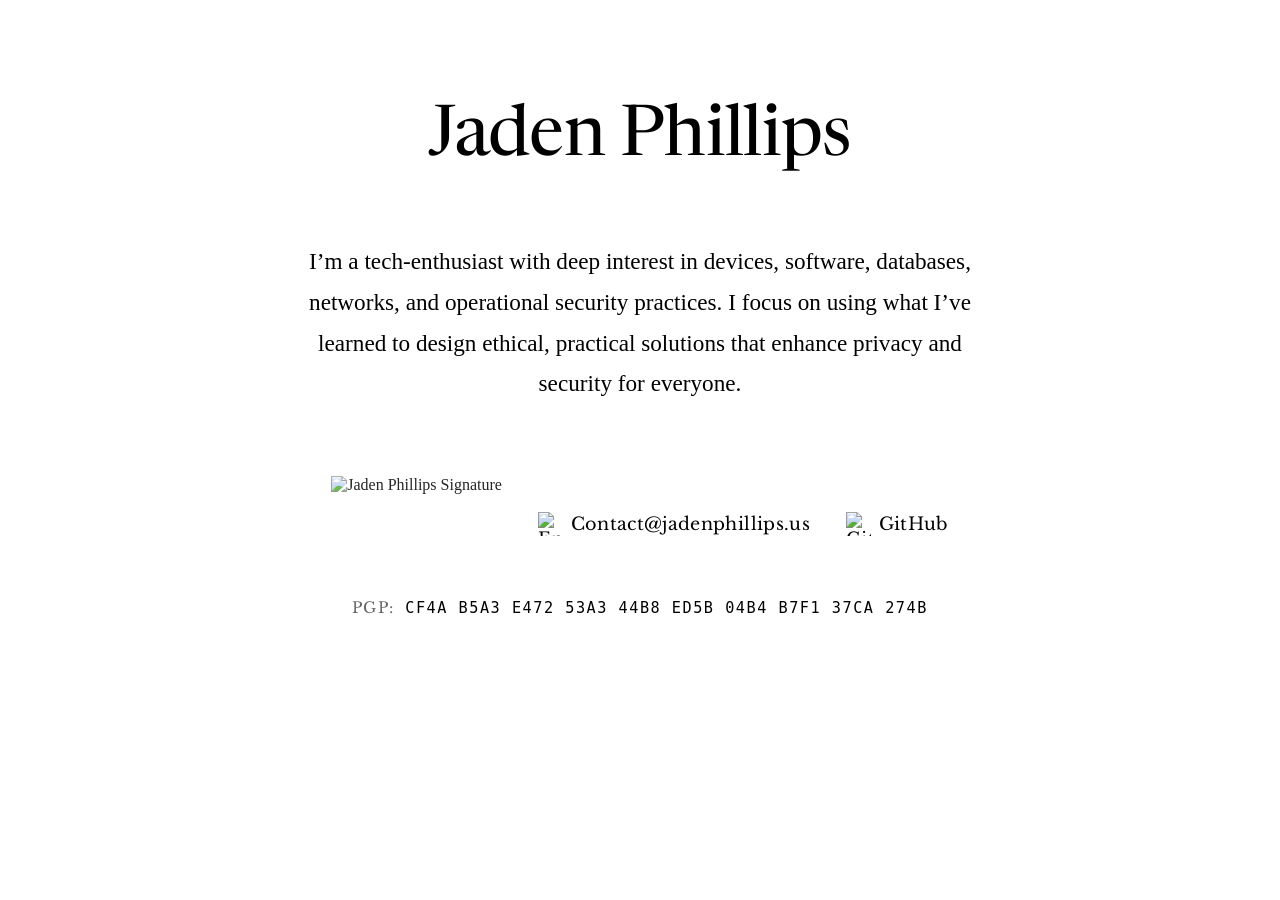
==== index.html @ 55116526 "Add files via upload" ====
<!DOCTYPE html>
<html lang="en">
<head>
  <meta charset="UTF-8">
  <meta name="viewport" content="width=device-width, initial-scale=1.0">
  <title>Jaden Phillips</title>
  <meta name="description" content="Jaden Phillips – Tech enthusiast specializing in operational security, programming, and privacy-focused solutions.">
  
  <link rel="preconnect" href="https://fonts.googleapis.com">
  <link rel="preconnect" href="https://fonts.gstatic.com" crossorigin>
  <link href="https://fonts.googleapis.com/css2?family=Libre+Baskerville:ital,wght@0,400..700;1,400..700&family=Newsreader:ital,opsz,wght@0,6..72,200..800;1,6..72,200..800&display=swap" rel="stylesheet">

  <link rel="stylesheet" href="style.css">

  <link rel="icon" type="image/png" href="assets/site-logo.png">
  <link rel="apple-touch-icon" href="assets/site-logo.png">
</head>
<body>
  <main class="container hero">

    <h1 class="newsreader-name">Jaden Phillips</h1>

    <p class="bio">
      I’m a tech-enthusiast with deep interest in devices, software, databases, networks, and operational security practices. I focus on using what I’ve learned to design ethical, practical solutions that enhance privacy and security for everyone.
    </p>

    <section class="contact">

      <div class="contact-links">
        <img src="assets/signature.svg" alt="Jaden Phillips Signature" class="signature-inline">

        <a href="mailto:contact@jadenphillips.us" class="footer-link">
          <img src="assets/email-logo.svg" alt="Email" class="icon">
          Contact@jadenphillips.us
        </a>

        <a href="https://github.com/PhillipsJaden" target="_blank" rel="noopener noreferrer" class="footer-link">
          <img src="assets/github-logo.svg" alt="GitHub" class="icon">
          GitHub
        </a>
      </div>

      <div class="pgp">
        <span class="pgp-label">PGP:</span>
        <span class="pgp-fingerprint">CF4A B5A3 E472 53A3 44B8 ED5B 04B4 B7F1 37CA 274B</span>
      </div>

    </section>

  </main>
</body>
</html>
---- style.css ----
body,
.bio {
  font-family: "EB Garamond", serif;
  font-optical-sizing: auto;
  color: #000;
  margin: 0;
  padding: 0;
}

.newsreader-name {
  font-family: "Newsreader", serif;
  font-optical-sizing: auto;
  font-weight: 425;
  font-style: normal;
  font-size: clamp(2.8rem, 6vw, 4.4rem);
  line-height: 1.1;
  letter-spacing: -0.01em;
  text-align: center;
  margin-top: 100px;
  margin-bottom: 0;
}

.container {
  max-width: 700px;
  margin: 0 auto;
  padding: 0 20px;
}

.bio {
  font-size: clamp(1.25rem, 2vw, 1.45rem);
  line-height: 1.75;
  margin: 64px auto 72px;
  max-width: 60ch;
  text-align: center;
  user-select: none;
}

.contact {
  display: flex;
  flex-direction: column;
  align-items: center;
}

.contact-links {
  display: inline-flex;
  align-items: center;
  gap: 36px;
  margin-bottom: 20px;
  user-select: none;
}

.footer-link {
  font-family: "Libre Baskerville", serif;
  font-size: 1.1rem;
  letter-spacing: 0.02em;
  color: #000;
  text-decoration: none;
  display: flex;
  align-items: center;
  gap: 8px;
  user-select: none;
}

.footer-link:hover {
  text-decoration: underline;
}

.icon {
  width: 1.4em;
  height: 1.4em;
  object-fit: contain;
}

.signature-inline {
  height: 6em;
  width: auto;
  opacity: 0.85;
}

.pgp {
  margin-top: 6px;
  font-family: "Libre Baskerville", serif;
  font-size: 0.95rem;
  letter-spacing: 0.08em;
  text-align: center;
  user-select: text;
}

.pgp-label {
  opacity: 0.6;
  margin-right: 6px;
}

.pgp-fingerprint {
  font-family: monospace;
  letter-spacing: 0.1em;
}
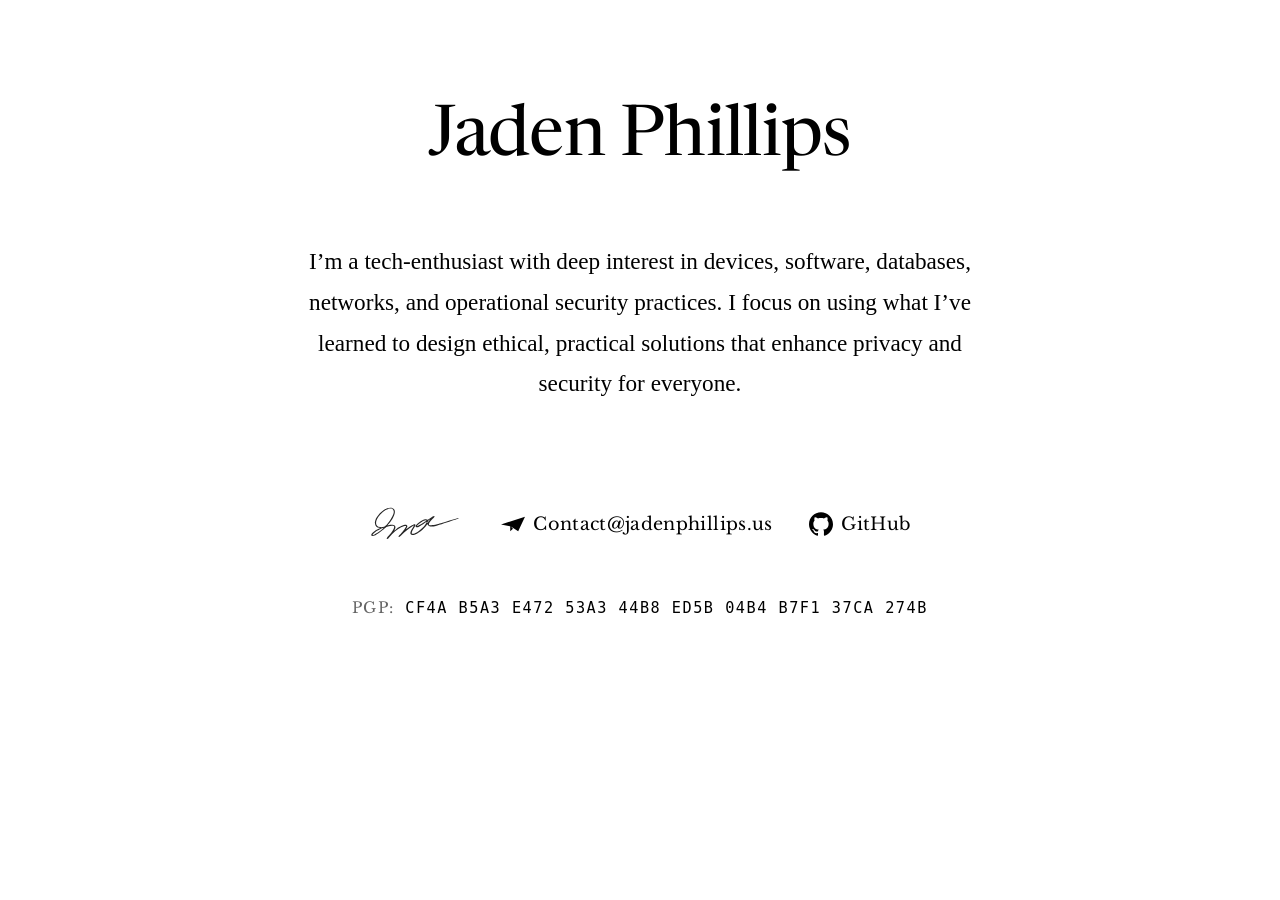
==== commit 9012d698: "Update index.html" ====
--- a/index.html
+++ b/index.html
@@ -24,8 +24,8 @@
       I’m a tech-enthusiast with deep interest in devices, software, databases, networks, and operational security practices. I focus on using what I’ve learned to design ethical, practical solutions that enhance privacy and security for everyone.
     </p>
 
+    <!-- Contact Section -->
     <section class="contact">
-
       <div class="contact-links">
         <img src="assets/signature.svg" alt="Jaden Phillips Signature" class="signature-inline">
 
@@ -44,7 +44,6 @@
         <span class="pgp-label">PGP:</span>
         <span class="pgp-fingerprint">CF4A B5A3 E472 53A3 44B8 ED5B 04B4 B7F1 37CA 274B</span>
       </div>
-
     </section>
 
   </main>
--- a/style.css
+++ b/style.css
@@ -42,7 +42,9 @@
 }
 
 .contact-links {
-  display: inline-flex;
+  display: flex;
+  flex-wrap: wrap;
+  justify-content: center;
   align-items: center;
   gap: 36px;
   margin-bottom: 20px;
@@ -72,7 +74,8 @@
 }
 
 .signature-inline {
-  height: 6em;
+  height: auto;
+  max-height: 6em;
   width: auto;
   opacity: 0.85;
 }
@@ -95,3 +98,65 @@
   font-family: monospace;
   letter-spacing: 0.1em;
 }
+
+img {
+  max-width: 100%;
+  height: auto;
+}
+
+@media (max-width: 768px) {
+  .newsreader-name {
+    font-size: clamp(2.2rem, 8vw, 3.5rem);
+    margin-top: 80px;
+  }
+
+  .bio {
+    margin: 48px auto 56px;
+    font-size: clamp(1.15rem, 2.5vw, 1.35rem);
+    padding: 0 15px;
+  }
+
+  .contact-links {
+    gap: 24px;
+  }
+}
+
+@media (max-width: 480px) {
+  .newsreader-name {
+    font-size: clamp(1.8rem, 9vw, 2.8rem);
+    font-weight: 600; /* slightly bolder like desktop */
+    margin-top: 60px;
+    margin-bottom: 12px;
+  }
+
+  .bio {
+    margin: 0 auto 36px; /* closer to center */
+    font-size: clamp(1rem, 3vw, 1.25rem);
+    padding: 0 12px;
+  }
+
+  .contact-links {
+    flex-direction: column;
+    gap: 16px;
+    align-items: center;
+  }
+
+  /* hide signature on mobile */
+  .signature-inline {
+    display: none;
+  }
+
+  .footer-link {
+    font-size: 1rem;
+    flex-direction: row;
+    justify-content: center;
+    gap: 8px;
+    width: auto;
+    word-break: break-word;
+  }
+
+  .icon {
+    width: 1.2em;
+    height: 1.2em;
+  }
+}
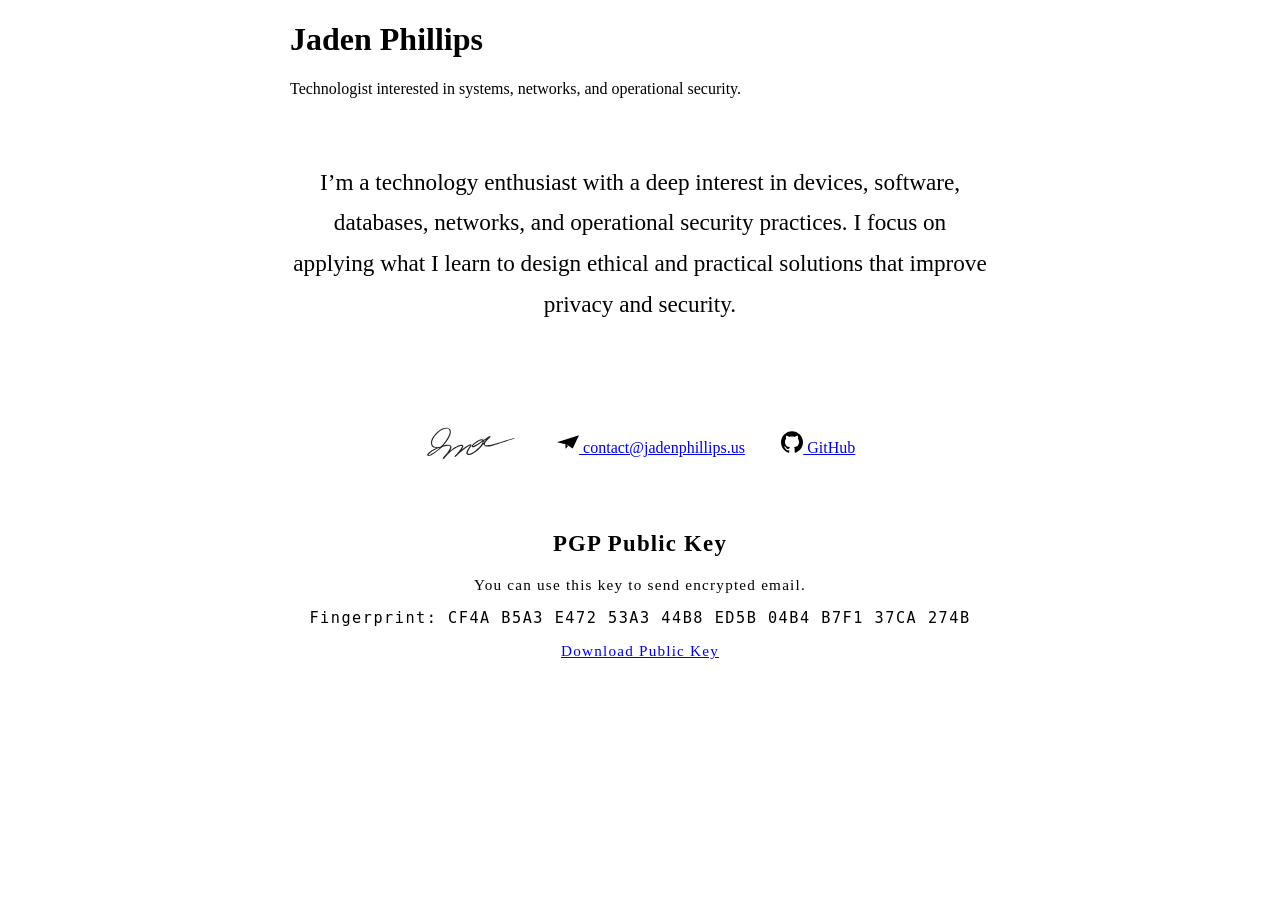
==== commit 9caf438e: "Update index.html" ====
--- a/index.html
+++ b/index.html
@@ -4,48 +4,84 @@
   <meta charset="UTF-8">
   <meta name="viewport" content="width=device-width, initial-scale=1.0">
   <title>Jaden Phillips</title>
-  <meta name="description" content="Jaden Phillips – Tech enthusiast specializing in operational security, programming, and privacy-focused solutions.">
-  
+
+  <meta name="description" content="Jaden Phillips – Technologist interested in systems, security, and operational resilience.">
+
   <link rel="preconnect" href="https://fonts.googleapis.com">
   <link rel="preconnect" href="https://fonts.gstatic.com" crossorigin>
-  <link href="https://fonts.googleapis.com/css2?family=Libre+Baskerville:ital,wght@0,400..700;1,400..700&family=Newsreader:ital,opsz,wght@0,6..72,200..800;1,6..72,200..800&display=swap" rel="stylesheet">
+
+  <!-- Main Font -->
+  <link href="https://fonts.googleapis.com/css2?family=Newsreader:opsz,wght@6..72,300..700&display=swap" rel="stylesheet">
+
+  <!-- Monospace Font -->
+  <link href="https://fonts.googleapis.com/css2?family=JetBrains+Mono:wght@400;500&display=swap" rel="stylesheet">
 
   <link rel="stylesheet" href="style.css">
 
   <link rel="icon" type="image/png" href="assets/site-logo.png">
   <link rel="apple-touch-icon" href="assets/site-logo.png">
 </head>
+
 <body>
-  <main class="container hero">
 
-    <h1 class="newsreader-name">Jaden Phillips</h1>
+<main class="container">
+
+  <header class="hero">
+
+    <h1 class="name">Jaden Phillips</h1>
+
+    <p class="tagline">
+      Technologist interested in systems, networks, and operational security.
+    </p>
 
     <p class="bio">
-      I’m a tech-enthusiast with deep interest in devices, software, databases, networks, and operational security practices. I focus on using what I’ve learned to design ethical, practical solutions that enhance privacy and security for everyone.
+      I’m a technology enthusiast with a deep interest in devices, software,
+      databases, networks, and operational security practices. I focus on
+      applying what I learn to design ethical and practical solutions that
+      improve privacy and security.
     </p>
 
-    <!-- Contact Section -->
-    <section class="contact">
-      <div class="contact-links">
-        <img src="assets/signature.svg" alt="Jaden Phillips Signature" class="signature-inline">
+  </header>
 
-        <a href="mailto:contact@jadenphillips.us" class="footer-link">
-          <img src="assets/email-logo.svg" alt="Email" class="icon">
-          Contact@jadenphillips.us
-        </a>
+  <section class="contact">
 
-        <a href="https://github.com/PhillipsJaden" target="_blank" rel="noopener noreferrer" class="footer-link">
-          <img src="assets/github-logo.svg" alt="GitHub" class="icon">
-          GitHub
-        </a>
-      </div>
+    <div class="contact-links">
 
-      <div class="pgp">
-        <span class="pgp-label">PGP:</span>
-        <span class="pgp-fingerprint">CF4A B5A3 E472 53A3 44B8 ED5B 04B4 B7F1 37CA 274B</span>
-      </div>
-    </section>
+      <img src="assets/signature.svg" alt="Jaden Phillips Signature" class="signature-inline">
 
-  </main>
+      <a href="mailto:contact@jadenphillips.us" class="contact-link">
+        <img src="assets/email-logo.svg" alt="Email" class="icon">
+        contact@jadenphillips.us
+      </a>
+
+      <a href="https://github.com/PhillipsJaden" target="_blank" rel="noopener noreferrer" class="contact-link">
+        <img src="assets/github-logo.svg" alt="GitHub" class="icon">
+        GitHub
+      </a>
+
+    </div>
+
+  </section>
+
+  <section class="pgp">
+
+    <h2>PGP Public Key</h2>
+
+    <p class="pgp-description">
+      You can use this key to send encrypted email.
+    </p>
+
+    <p class="pgp-fingerprint">
+      Fingerprint: CF4A B5A3 E472 53A3 44B8 ED5B 04B4 B7F1 37CA 274B
+    </p>
+
+    <a href="/pgp.asc" class="pgp-download">
+      Download Public Key
+    </a>
+
+  </section>
+
+</main>
+
 </body>
 </html>
--- a/style.css
+++ b/style.css
@@ -33,6 +33,7 @@
   max-width: 60ch;
   text-align: center;
   user-select: none;
+  font-weight: 500;
 }
 
 .contact {
@@ -124,14 +125,17 @@
 @media (max-width: 480px) {
   .newsreader-name {
     font-size: clamp(1.8rem, 9vw, 2.8rem);
-    font-weight: 600; /* slightly bolder like desktop */
-    margin-top: 60px;
+    font-weight: 600;
+    margin-top: 100px;
     margin-bottom: 12px;
   }
 
   .bio {
-    margin: 0 auto 36px; /* closer to center */
-    font-size: clamp(1rem, 3vw, 1.25rem);
+    margin: 48px auto 24px;
+    font-size: clamp(1.05rem, 3vw, 1.35rem);
+    font-weight: 600;
+    line-height: 1.9;
+    text-align: center;
     padding: 0 12px;
   }
 
@@ -141,7 +145,6 @@
     align-items: center;
   }
 
-  /* hide signature on mobile */
   .signature-inline {
     display: none;
   }
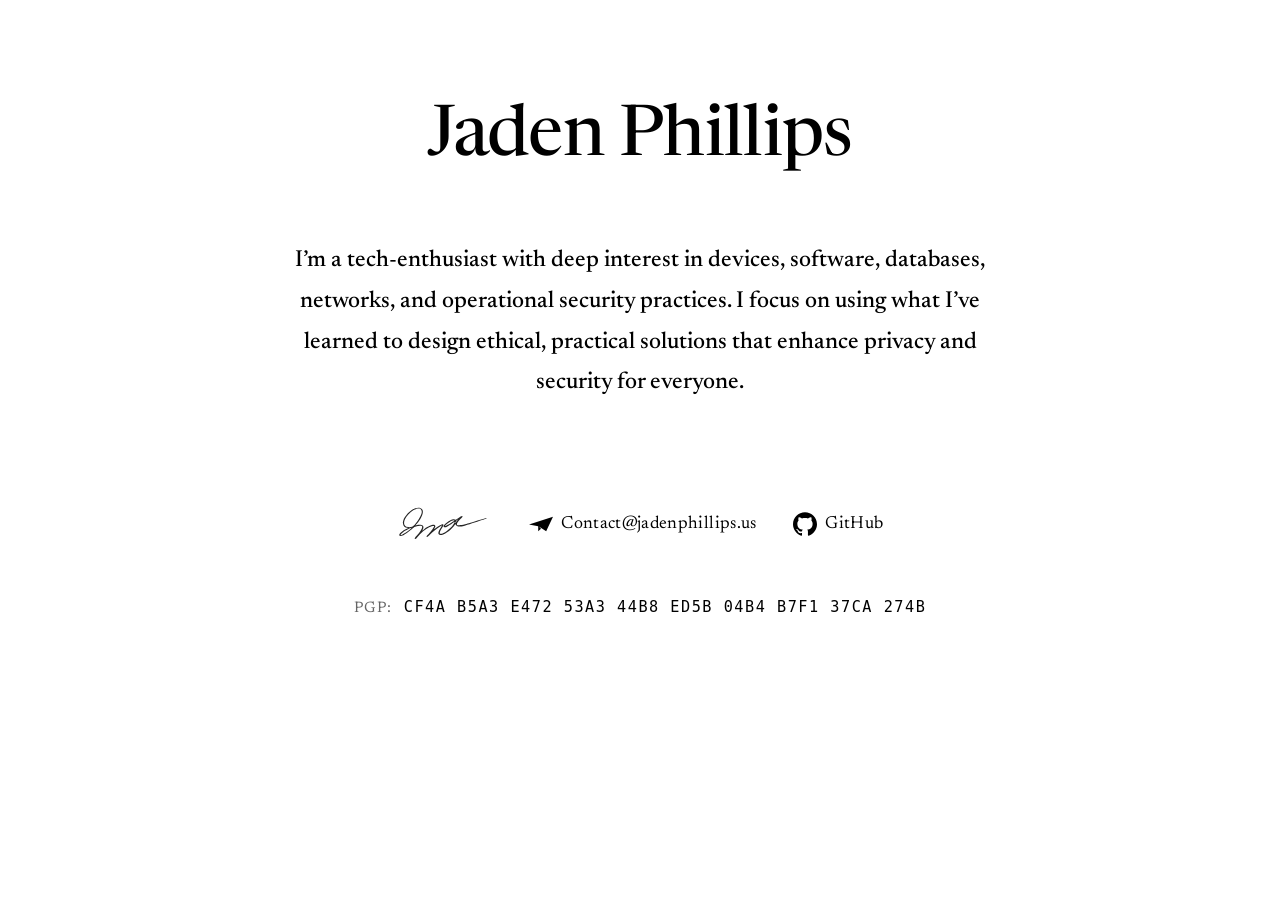
==== commit 33ae168c: "Update index.html" ====
--- a/index.html
+++ b/index.html
@@ -5,16 +5,12 @@
   <meta name="viewport" content="width=device-width, initial-scale=1.0">
   <title>Jaden Phillips</title>
 
-  <meta name="description" content="Jaden Phillips – Technologist interested in systems, security, and operational resilience.">
+  <meta name="description" content="Jaden Phillips – Tech enthusiast specializing in operational security, programming, and privacy-focused solutions.">
 
   <link rel="preconnect" href="https://fonts.googleapis.com">
   <link rel="preconnect" href="https://fonts.gstatic.com" crossorigin>
 
-  <!-- Main Font -->
-  <link href="https://fonts.googleapis.com/css2?family=Newsreader:opsz,wght@6..72,300..700&display=swap" rel="stylesheet">
-
-  <!-- Monospace Font -->
-  <link href="https://fonts.googleapis.com/css2?family=JetBrains+Mono:wght@400;500&display=swap" rel="stylesheet">
+  <link href="https://fonts.googleapis.com/css2?family=Libre+Baskerville:ital,wght@0,400..700;1,400..700&family=Newsreader:ital,opsz,wght@0,6..72,200..800;1,6..72,200..800&display=swap" rel="stylesheet">
 
   <link rel="stylesheet" href="style.css">
 
@@ -24,64 +20,41 @@
 
 <body>
 
-<main class="container">
+  <main class="container hero">
 
-  <header class="hero">
+    <h1 class="newsreader-name">Jaden Phillips</h1>
 
-    <h1 class="name">Jaden Phillips</h1>
-
-    <p class="tagline">
-      Technologist interested in systems, networks, and operational security.
+    <p class="bio">
+      I’m a tech-enthusiast with deep interest in devices, software, databases, networks, and operational security practices. I focus on using what I’ve learned to design ethical, practical solutions that enhance privacy and security for everyone.
     </p>
 
-    <p class="bio">
-      I’m a technology enthusiast with a deep interest in devices, software,
-      databases, networks, and operational security practices. I focus on
-      applying what I learn to design ethical and practical solutions that
-      improve privacy and security.
-    </p>
+    <!-- Contact Section -->
+    <section class="contact">
 
-  </header>
+      <div class="contact-links">
 
-  <section class="contact">
+        <img src="assets/signature.svg" alt="Jaden Phillips Signature" class="signature-inline">
 
-    <div class="contact-links">
+        <a href="mailto:contact@jadenphillips.us" class="footer-link">
+          <img src="assets/email-logo.svg" alt="Email" class="icon">
+          Contact@jadenphillips.us
+        </a>
 
-      <img src="assets/signature.svg" alt="Jaden Phillips Signature" class="signature-inline">
+        <a href="https://github.com/PhillipsJaden" target="_blank" rel="noopener noreferrer" class="footer-link">
+          <img src="assets/github-logo.svg" alt="GitHub" class="icon">
+          GitHub
+        </a>
 
-      <a href="mailto:contact@jadenphillips.us" class="contact-link">
-        <img src="assets/email-logo.svg" alt="Email" class="icon">
-        contact@jadenphillips.us
-      </a>
+      </div>
 
-      <a href="https://github.com/PhillipsJaden" target="_blank" rel="noopener noreferrer" class="contact-link">
-        <img src="assets/github-logo.svg" alt="GitHub" class="icon">
-        GitHub
-      </a>
+      <div class="pgp">
+        <span class="pgp-label">PGP:</span>
+        <span class="pgp-fingerprint">CF4A B5A3 E472 53A3 44B8 ED5B 04B4 B7F1 37CA 274B</span>
+      </div>
 
-    </div>
+    </section>
 
-  </section>
-
-  <section class="pgp">
-
-    <h2>PGP Public Key</h2>
-
-    <p class="pgp-description">
-      You can use this key to send encrypted email.
-    </p>
-
-    <p class="pgp-fingerprint">
-      Fingerprint: CF4A B5A3 E472 53A3 44B8 ED5B 04B4 B7F1 37CA 274B
-    </p>
-
-    <a href="/pgp.asc" class="pgp-download">
-      Download Public Key
-    </a>
-
-  </section>
-
-</main>
+  </main>
 
 </body>
 </html>
--- a/style.css
+++ b/style.css
@@ -1,16 +1,18 @@
 body,
 .bio {
-  font-family: "EB Garamond", serif;
+  font-family: "Newsreader", serif;
   font-optical-sizing: auto;
   color: #000;
   margin: 0;
   padding: 0;
+  background: #ffffff;
 }
+
+/* MAIN NAME */
 
 .newsreader-name {
   font-family: "Newsreader", serif;
-  font-optical-sizing: auto;
-  font-weight: 425;
+  font-weight: 450;
   font-style: normal;
   font-size: clamp(2.8rem, 6vw, 4.4rem);
   line-height: 1.1;
@@ -20,11 +22,15 @@
   margin-bottom: 0;
 }
 
+/* CONTAINER */
+
 .container {
   max-width: 700px;
   margin: 0 auto;
   padding: 0 20px;
 }
+
+/* BIO */
 
 .bio {
   font-size: clamp(1.25rem, 2vw, 1.45rem);
@@ -35,6 +41,8 @@
   user-select: none;
   font-weight: 500;
 }
+
+/* CONTACT */
 
 .contact {
   display: flex;
@@ -53,7 +61,7 @@
 }
 
 .footer-link {
-  font-family: "Libre Baskerville", serif;
+  font-family: "Newsreader", serif;
   font-size: 1.1rem;
   letter-spacing: 0.02em;
   color: #000;
@@ -68,11 +76,15 @@
   text-decoration: underline;
 }
 
+/* ICONS */
+
 .icon {
   width: 1.4em;
   height: 1.4em;
   object-fit: contain;
 }
+
+/* SIGNATURE */
 
 .signature-inline {
   height: auto;
@@ -81,9 +93,11 @@
   opacity: 0.85;
 }
 
+/* PGP */
+
 .pgp {
   margin-top: 6px;
-  font-family: "Libre Baskerville", serif;
+  font-family: "Newsreader", serif;
   font-size: 0.95rem;
   letter-spacing: 0.08em;
   text-align: center;
@@ -96,16 +110,21 @@
 }
 
 .pgp-fingerprint {
-  font-family: monospace;
+  font-family: "JetBrains Mono", monospace;
   letter-spacing: 0.1em;
 }
+
+/* IMAGE DEFAULT */
 
 img {
   max-width: 100%;
   height: auto;
 }
 
+/* TABLET */
+
 @media (max-width: 768px) {
+
   .newsreader-name {
     font-size: clamp(2.2rem, 8vw, 3.5rem);
     margin-top: 80px;
@@ -120,9 +139,13 @@
   .contact-links {
     gap: 24px;
   }
+
 }
 
+/* MOBILE */
+
 @media (max-width: 480px) {
+
   .newsreader-name {
     font-size: clamp(1.8rem, 9vw, 2.8rem);
     font-weight: 600;
@@ -162,4 +185,5 @@
     width: 1.2em;
     height: 1.2em;
   }
+
 }
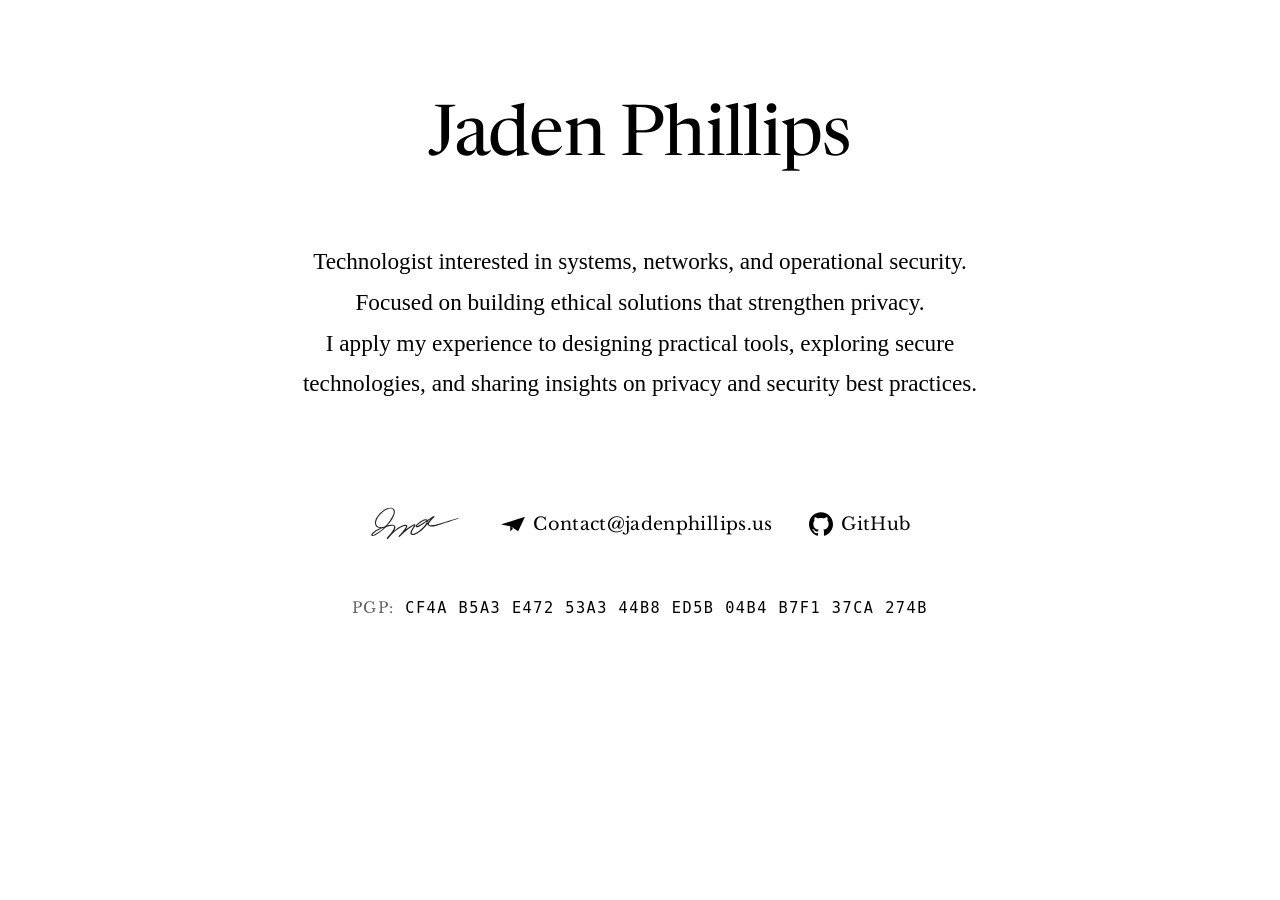
==== commit 3950bb29: "Update index.html" ====
--- a/index.html
+++ b/index.html
@@ -25,7 +25,9 @@
     <h1 class="newsreader-name">Jaden Phillips</h1>
 
     <p class="bio">
-      I’m a tech-enthusiast with deep interest in devices, software, databases, networks, and operational security practices. I focus on using what I’ve learned to design ethical, practical solutions that enhance privacy and security for everyone.
+      Technologist interested in systems, networks, and operational security.<br>
+      Focused on building ethical solutions that strengthen privacy.<br>
+      I apply my experience to designing practical tools, exploring secure technologies, and sharing insights on privacy and security best practices.
     </p>
 
     <!-- Contact Section -->
--- a/style.css
+++ b/style.css
@@ -1,18 +1,16 @@
 body,
 .bio {
-  font-family: "Newsreader", serif;
+  font-family: "EB Garamond", serif;
   font-optical-sizing: auto;
   color: #000;
   margin: 0;
   padding: 0;
-  background: #ffffff;
 }
-
-/* MAIN NAME */
 
 .newsreader-name {
   font-family: "Newsreader", serif;
-  font-weight: 450;
+  font-optical-sizing: auto;
+  font-weight: 425;
   font-style: normal;
   font-size: clamp(2.8rem, 6vw, 4.4rem);
   line-height: 1.1;
@@ -22,15 +20,11 @@
   margin-bottom: 0;
 }
 
-/* CONTAINER */
-
 .container {
   max-width: 700px;
   margin: 0 auto;
   padding: 0 20px;
 }
-
-/* BIO */
 
 .bio {
   font-size: clamp(1.25rem, 2vw, 1.45rem);
@@ -41,8 +35,6 @@
   user-select: none;
   font-weight: 500;
 }
-
-/* CONTACT */
 
 .contact {
   display: flex;
@@ -61,7 +53,7 @@
 }
 
 .footer-link {
-  font-family: "Newsreader", serif;
+  font-family: "Libre Baskerville", serif;
   font-size: 1.1rem;
   letter-spacing: 0.02em;
   color: #000;
@@ -76,15 +68,11 @@
   text-decoration: underline;
 }
 
-/* ICONS */
-
 .icon {
   width: 1.4em;
   height: 1.4em;
   object-fit: contain;
 }
-
-/* SIGNATURE */
 
 .signature-inline {
   height: auto;
@@ -93,11 +81,9 @@
   opacity: 0.85;
 }
 
-/* PGP */
-
 .pgp {
   margin-top: 6px;
-  font-family: "Newsreader", serif;
+  font-family: "Libre Baskerville", serif;
   font-size: 0.95rem;
   letter-spacing: 0.08em;
   text-align: center;
@@ -110,18 +96,14 @@
 }
 
 .pgp-fingerprint {
-  font-family: "JetBrains Mono", monospace;
+  font-family: monospace;
   letter-spacing: 0.1em;
 }
-
-/* IMAGE DEFAULT */
 
 img {
   max-width: 100%;
   height: auto;
 }
-
-/* TABLET */
 
 @media (max-width: 768px) {
 
@@ -141,8 +123,6 @@
   }
 
 }
-
-/* MOBILE */
 
 @media (max-width: 480px) {
 
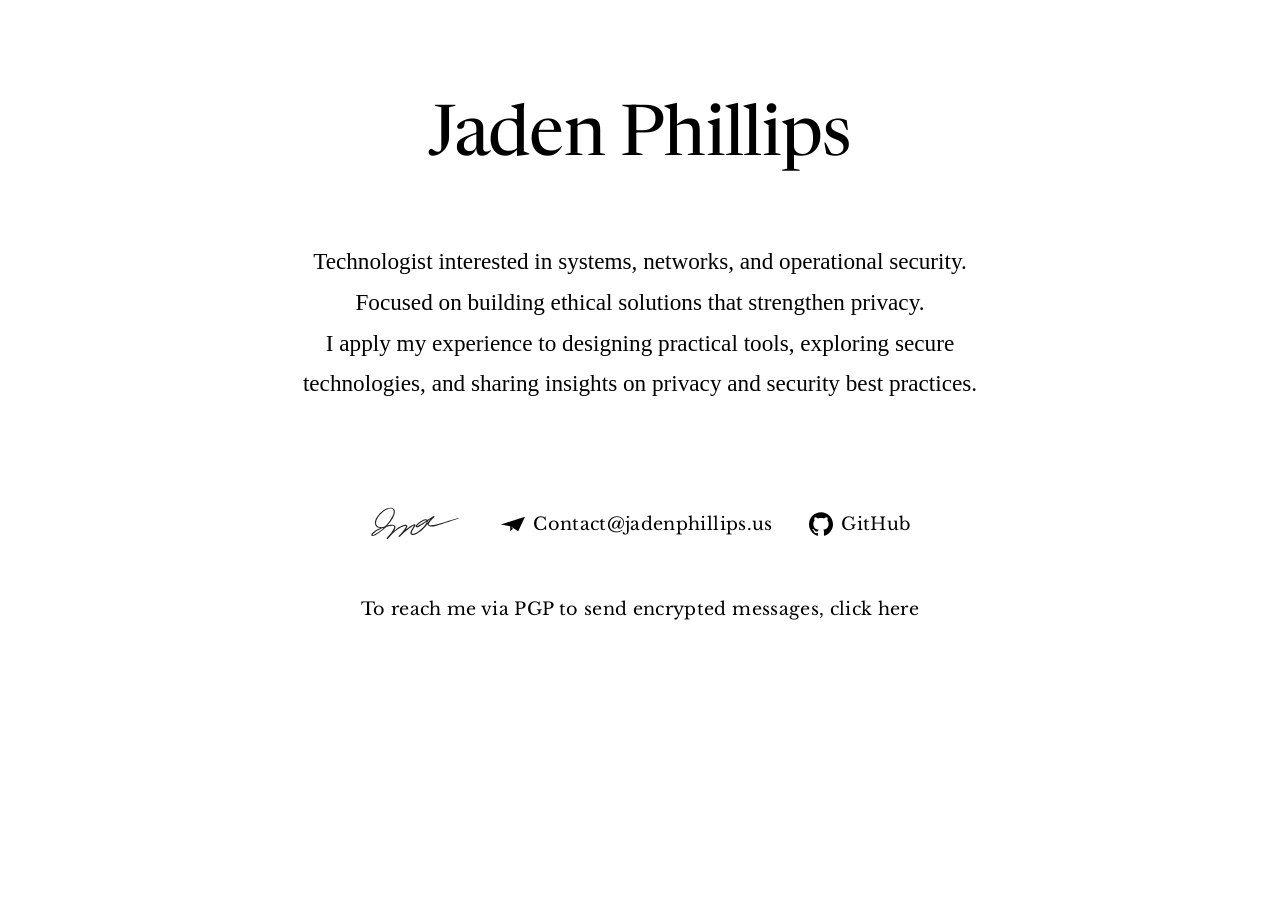
==== commit a6ec2f7e: "Update index.html" ====
--- a/index.html
+++ b/index.html
@@ -4,12 +4,10 @@
   <meta charset="UTF-8">
   <meta name="viewport" content="width=device-width, initial-scale=1.0">
   <title>Jaden Phillips</title>
-
   <meta name="description" content="Jaden Phillips – Tech enthusiast specializing in operational security, programming, and privacy-focused solutions.">
 
   <link rel="preconnect" href="https://fonts.googleapis.com">
   <link rel="preconnect" href="https://fonts.gstatic.com" crossorigin>
-
   <link href="https://fonts.googleapis.com/css2?family=Libre+Baskerville:ital,wght@0,400..700;1,400..700&family=Newsreader:ital,opsz,wght@0,6..72,200..800;1,6..72,200..800&display=swap" rel="stylesheet">
 
   <link rel="stylesheet" href="style.css">
@@ -17,14 +15,13 @@
   <link rel="icon" type="image/png" href="assets/site-logo.png">
   <link rel="apple-touch-icon" href="assets/site-logo.png">
 </head>
-
 <body>
 
   <main class="container hero">
 
-    <h1 class="newsreader-name">Jaden Phillips</h1>
+    <h1 class="newsreader-name" style="user-select:none;">Jaden Phillips</h1>
 
-    <p class="bio">
+    <p class="bio" style="user-select:none;">
       Technologist interested in systems, networks, and operational security.<br>
       Focused on building ethical solutions that strengthen privacy.<br>
       I apply my experience to designing practical tools, exploring secure technologies, and sharing insights on privacy and security best practices.
@@ -37,21 +34,22 @@
 
         <img src="assets/signature.svg" alt="Jaden Phillips Signature" class="signature-inline">
 
-        <a href="mailto:contact@jadenphillips.us" class="footer-link">
+        <a href="mailto:contact@jadenphillips.us" class="footer-link" style="user-select:none;">
           <img src="assets/email-logo.svg" alt="Email" class="icon">
           Contact@jadenphillips.us
         </a>
 
-        <a href="https://github.com/PhillipsJaden" target="_blank" rel="noopener noreferrer" class="footer-link">
+        <a href="https://github.com/PhillipsJaden" target="_blank" rel="noopener noreferrer" class="footer-link" style="user-select:none;">
           <img src="assets/github-logo.svg" alt="GitHub" class="icon">
           GitHub
         </a>
 
       </div>
 
-      <div class="pgp">
-        <span class="pgp-label">PGP:</span>
-        <span class="pgp-fingerprint">CF4A B5A3 E472 53A3 44B8 ED5B 04B4 B7F1 37CA 274B</span>
+      <div class="pgp" style="user-select:none;">
+        <a href="pgp.html" class="footer-link">
+          To reach me via PGP to send encrypted messages, click here
+        </a>
       </div>
 
     </section>
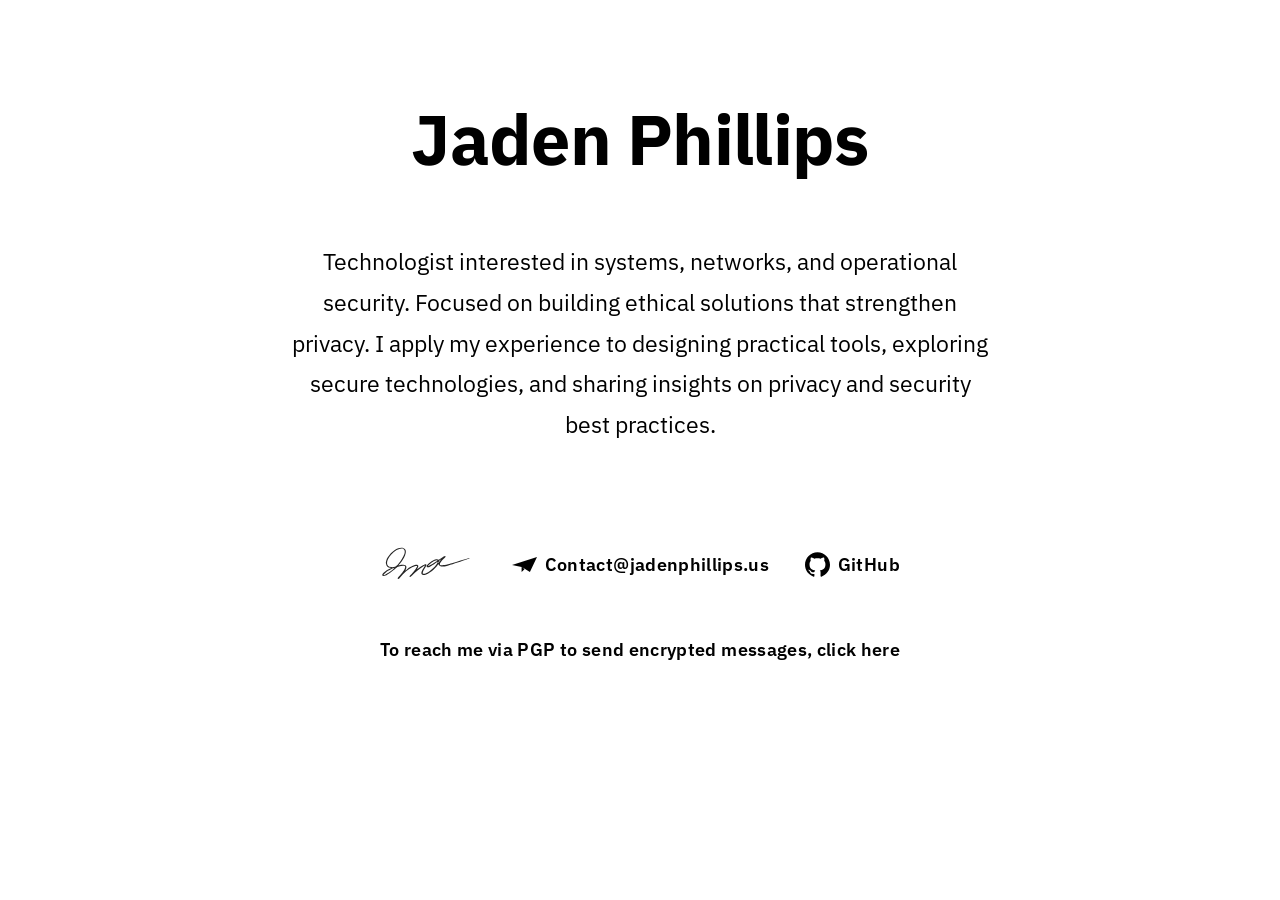
==== commit e24b1370: "Update index.html" ====
--- a/index.html
+++ b/index.html
@@ -6,55 +6,45 @@
   <title>Jaden Phillips</title>
   <meta name="description" content="Jaden Phillips – Tech enthusiast specializing in operational security, programming, and privacy-focused solutions.">
 
+  <!-- Google Fonts: IBM Plex Sans -->
   <link rel="preconnect" href="https://fonts.googleapis.com">
   <link rel="preconnect" href="https://fonts.gstatic.com" crossorigin>
-  <link href="https://fonts.googleapis.com/css2?family=Libre+Baskerville:ital,wght@0,400..700;1,400..700&family=Newsreader:ital,opsz,wght@0,6..72,200..800;1,6..72,200..800&display=swap" rel="stylesheet">
+  <link href="https://fonts.googleapis.com/css2?family=IBM+Plex+Sans:wght@400;600;700&display=swap" rel="stylesheet">
 
   <link rel="stylesheet" href="style.css">
-
   <link rel="icon" type="image/png" href="assets/site-logo.png">
   <link rel="apple-touch-icon" href="assets/site-logo.png">
 </head>
 <body>
-
   <main class="container hero">
 
-    <h1 class="newsreader-name" style="user-select:none;">Jaden Phillips</h1>
+    <h1 class="newsreader-name">Jaden Phillips</h1>
 
-    <p class="bio" style="user-select:none;">
-      Technologist interested in systems, networks, and operational security.<br>
-      Focused on building ethical solutions that strengthen privacy.<br>
-      I apply my experience to designing practical tools, exploring secure technologies, and sharing insights on privacy and security best practices.
+    <p class="bio">
+      Technologist interested in systems, networks, and operational security. Focused on building ethical solutions that strengthen privacy. I apply my experience to designing practical tools, exploring secure technologies, and sharing insights on privacy and security best practices.
     </p>
 
     <!-- Contact Section -->
     <section class="contact">
-
       <div class="contact-links">
-
         <img src="assets/signature.svg" alt="Jaden Phillips Signature" class="signature-inline">
 
-        <a href="mailto:contact@jadenphillips.us" class="footer-link" style="user-select:none;">
+        <a href="mailto:contact@jadenphillips.us" class="footer-link">
           <img src="assets/email-logo.svg" alt="Email" class="icon">
           Contact@jadenphillips.us
         </a>
 
-        <a href="https://github.com/PhillipsJaden" target="_blank" rel="noopener noreferrer" class="footer-link" style="user-select:none;">
+        <a href="https://github.com/PhillipsJaden" target="_blank" rel="noopener noreferrer" class="footer-link">
           <img src="assets/github-logo.svg" alt="GitHub" class="icon">
           GitHub
         </a>
-
       </div>
 
-      <div class="pgp" style="user-select:none;">
-        <a href="pgp.html" class="footer-link">
-          To reach me via PGP to send encrypted messages, click here
-        </a>
+      <div class="pgp">
+        <a href="pgp.html" class="footer-link">To reach me via PGP to send encrypted messages, click here</a>
       </div>
-
     </section>
 
   </main>
-
 </body>
 </html>
--- a/style.css
+++ b/style.css
@@ -1,16 +1,21 @@
+/* Load IBM Plex Sans from Google Fonts */
+@import url("https://fonts.googleapis.com/css2?family=IBM+Plex+Sans:wght@400;600;700&display=swap");
+
+/* Base styles */
 body,
 .bio {
-  font-family: "EB Garamond", serif;
+  font-family: "IBM Plex Sans", sans-serif;
   font-optical-sizing: auto;
   color: #000;
   margin: 0;
   padding: 0;
 }
 
+/* Hero Name */
 .newsreader-name {
-  font-family: "Newsreader", serif;
+  font-family: "IBM Plex Sans", sans-serif;
   font-optical-sizing: auto;
-  font-weight: 425;
+  font-weight: 700; /* Strong presence */
   font-style: normal;
   font-size: clamp(2.8rem, 6vw, 4.4rem);
   line-height: 1.1;
@@ -20,28 +25,32 @@
   margin-bottom: 0;
 }
 
+/* Container */
 .container {
   max-width: 700px;
   margin: 0 auto;
   padding: 0 20px;
 }
 
+/* Bio */
 .bio {
   font-size: clamp(1.25rem, 2vw, 1.45rem);
   line-height: 1.75;
   margin: 64px auto 72px;
   max-width: 60ch;
   text-align: center;
-  user-select: none;
-  font-weight: 500;
+  user-select: none; /* Prevent copying */
+  font-weight: 400;
 }
 
+/* Contact section */
 .contact {
   display: flex;
   flex-direction: column;
   align-items: center;
 }
 
+/* Contact links */
 .contact-links {
   display: flex;
   flex-wrap: wrap;
@@ -49,11 +58,13 @@
   align-items: center;
   gap: 36px;
   margin-bottom: 20px;
-  user-select: none;
+  user-select: none; /* Prevent copying */
 }
 
+/* Links */
 .footer-link {
-  font-family: "Libre Baskerville", serif;
+  font-family: "IBM Plex Sans", sans-serif;
+  font-weight: 600; /* Medium weight */
   font-size: 1.1rem;
   letter-spacing: 0.02em;
   color: #000;
@@ -68,12 +79,14 @@
   text-decoration: underline;
 }
 
+/* Icons */
 .icon {
   width: 1.4em;
   height: 1.4em;
   object-fit: contain;
 }
 
+/* Signature */
 .signature-inline {
   height: auto;
   max-height: 6em;
@@ -81,13 +94,15 @@
   opacity: 0.85;
 }
 
+/* PGP section */
 .pgp {
   margin-top: 6px;
-  font-family: "Libre Baskerville", serif;
+  font-family: "IBM Plex Sans", sans-serif;
+  font-weight: 400;
   font-size: 0.95rem;
   letter-spacing: 0.08em;
   text-align: center;
-  user-select: text;
+  user-select: none; /* Prevent copying on homepage */
 }
 
 .pgp-label {
@@ -96,17 +111,18 @@
 }
 
 .pgp-fingerprint {
-  font-family: monospace;
+  font-family: monospace; /* Keep fingerprint monospace */
   letter-spacing: 0.1em;
 }
 
+/* Images responsive */
 img {
   max-width: 100%;
   height: auto;
 }
 
+/* Media Queries */
 @media (max-width: 768px) {
-
   .newsreader-name {
     font-size: clamp(2.2rem, 8vw, 3.5rem);
     margin-top: 80px;
@@ -121,14 +137,12 @@
   .contact-links {
     gap: 24px;
   }
-
 }
 
 @media (max-width: 480px) {
-
   .newsreader-name {
     font-size: clamp(1.8rem, 9vw, 2.8rem);
-    font-weight: 600;
+    font-weight: 700;
     margin-top: 100px;
     margin-bottom: 12px;
   }
@@ -136,7 +150,7 @@
   .bio {
     margin: 48px auto 24px;
     font-size: clamp(1.05rem, 3vw, 1.35rem);
-    font-weight: 600;
+    font-weight: 400;
     line-height: 1.9;
     text-align: center;
     padding: 0 12px;
@@ -165,5 +179,4 @@
     width: 1.2em;
     height: 1.2em;
   }
-
 }
